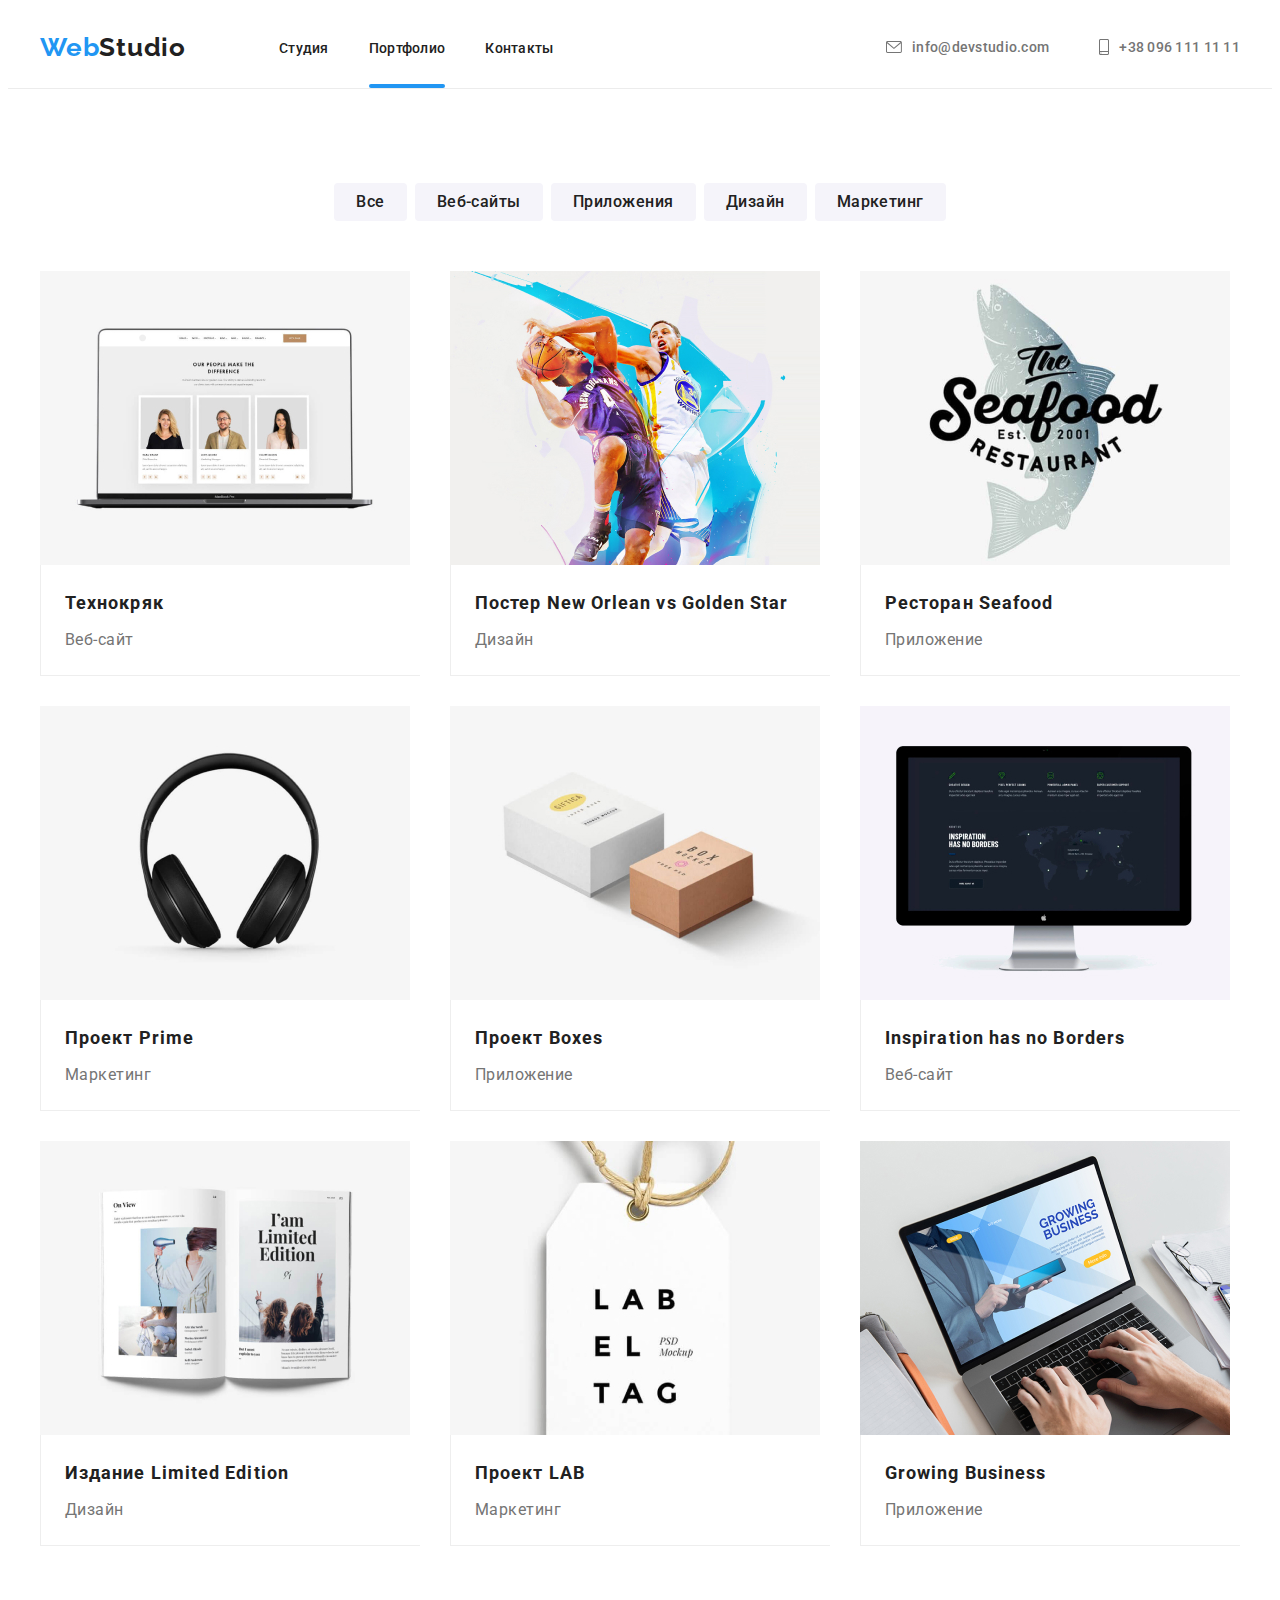
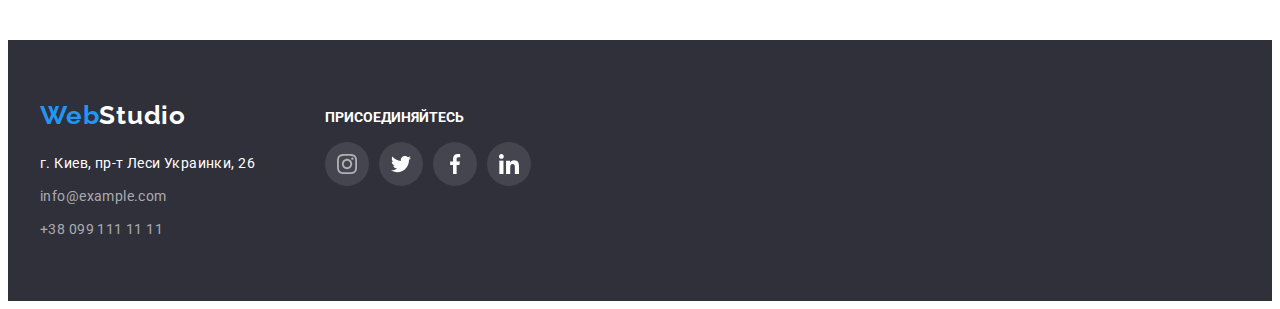
==== portfolio.html @ ef0962ec "Start" ====
<!DOCTYPE html>
<html lang="ru">
<head>
    <meta charset="UTF-8">
    <meta http-equiv="X-UA-Compatible" content="IE=edge">
    <meta name="viewport" content="width=device-width, initial-scale=1.0">
    <title lang="en">WebStudio</title>
    <link rel="stylesheet" href="https://cdnjs.cloudflare.com/ajax/libs/modern-normalize/1.0.0/modern-normalize.min.css"
        integrity="sha512-ISS7cAi1PEhQ8jnbJpJZMd29NlhNj4AWYyLOSp2CE/CsHxTCu+r+t0D2yoJudVrd0/8fTVPUVDzY5Tvli75u/g=="
        crossorigin="anonymous" referrerpolicy="no-referrer" />
    <link rel="preconnect" href="https://fonts.gstatic.com">
    <link
        href="https://fonts.googleapis.com/css2?family=Raleway:wght@700&family=Roboto:wght@400;500;700;900&display=swap"
        rel="stylesheet">
    <link rel="stylesheet" href="./css/style.css">

</head>

<body>
    <!-- HEADER -->
    <header class="header">
        <div class="container  header-container">
            <nav class="navigation">
                <a class="header-logo-link link" href="index.html" lang="en"><span class="logo-style">Web</span>Studio</a>
                <ul class="navigation-menu-list">
                    <li class="navigation-menu-item list">
                        <a class="navigation-menu-link link" href="index.html">Студия</a>
                    </li>
                    <li class="navigation-menu-item list">
                        <a class="navigation-menu-link link active" href="portfolio.html">Портфолио</a>
                    </li>
                    <li class="navigation-menu-item list">
                        <a class="navigation-menu-link link" href="">Контакты</a>
                    </li>
                </ul>
            </nav>
            <ul class="header-contact">
                <li class="header-contact-item list mail-icon">
                    <a class="mail-link link" href="mailto:info@devstudio.com">
                        <svg class="header-mail-icon-send">
                            <use href="./images/svg/symbol-defs-icon.svg#icon-envelope"></use>
                        </svg>
                        <p class="header-mail-abzac">info@devstudio.com</p>
                    </a>
                </li>
    
                <li class="header-contact-item list">
                    <a class="tell-link link" href="tel:+380961111111">
                        <svg class="header-mail-icon-phone">
                            <use href="./images/svg/symbol-defs-icon.svg#icon-smartphone"></use>
                        </svg>
                        <p class="header-mail-abzac">+38 096 111 11 11</p>
                    </a>
                </li>
            </ul>
        </div>
    </header>
    <main>
        <section class="portfolio section">
            <div class="container">
             <h1 class="portfolio-title visually-hidden">portfolio</h1>
                 
             <ul class="portfolio-list">
                 <li class="portfolio-list-item"><button class="portfolio-list-item-btn" type="button">Все</button></li>
                 <li class="portfolio-list-item"><button class="portfolio-list-item-btn" type="button">Веб-сайты</button></li>
                 <li class="portfolio-list-item"><button class="portfolio-list-item-btn" type="button">Приложения</button></li>
                 <li class="portfolio-list-item"><button class="portfolio-list-item-btn" type="button">Дизайн</button></li>
                 <li class="portfolio-list-item"><button class="portfolio-list-item-btn" type="button">Маркетинг</button></li>
             </ul>
             
             <ul class="portfolio-listwork">
                  <li class="portfolio-listwork-list">
                    <a class="portfolio-listwork-list-link" href="#" target="_blank" rel="noopener noreferrer">
                        <div class="portfolio-list-img-wrapper">
                        <img class="portfolio-listwork-list-link-img" src="./images/portfolio/page-1.jpg" alt="Изображение ноутбука" width="370" height="294">
                        <p class="overlay">Технокряк это современная площадка распространения коронавируса. Компании используют эту платформу
                            для цифрового шпионажа и атак на защищённые сервера конкурентов.
                        </p>
                        </div>
                        <div class="portfolio-listwork-list-link-convert">
                        <h2 class="portfolio-listwork-list-link-title">Технокряк</h2>
                        <p class="portfolio-listwork-list-link-description">Веб-сайт</p>
                        </div>
                    </a>
                     </li>

                    <li class="portfolio-listwork-list">
                        <a class="portfolio-listwork-list-link" href="#" target="_blank" rel="noopener noreferrer">
                            <div class="portfolio-list-img-wrapper">
                                <img class="portfolio-listwork-list-link-img" src="./images/portfolio/page-2.jpg" alt="Два игрока играют в баскетбол"
                                    width="370" height="294">
                                <p class="overlay">Технокряк это современная площадка распространения коронавируса. Компании используют эту
                                    платформу
                                    для цифрового шпионажа и атак на защищённые сервера конкурентов.
                                </p>
                            </div>
                            <div class="portfolio-listwork-list-link-convert">
                                <h2 class="portfolio-listwork-list-link-title">Постер New Orlean vs Golden Star</h2>
                                <p class="portfolio-listwork-list-link-description">Дизайн</p>
                            </div>
                        </a>
                    </li>

                 <li class="portfolio-listwork-list">
                    <a class="portfolio-listwork-list-link" href="#" target="_blank" rel="noopener noreferrer">
                        <div class="portfolio-list-img-wrapper">
                        <img class="portfolio-listwork-list-link-img" src="./images/portfolio/page-3.jpg" alt="изобрадение торговой марки" width="370" height="294">
                        <p class="overlay">Технокряк это современная площадка распространения коронавируса. Компании используют эту платформу
                            для цифрового шпионажа и атак на защищённые сервера конкурентов.
                        </p>
                        </div>
                        <div class="portfolio-listwork-list-link-convert">
                        <h2 class="portfolio-listwork-list-link-title">Ресторан Seafood</h2>
                        <p class="portfolio-listwork-list-link-description">Приложение</p>
                        </div>
                    </a>
                      </li>

                 <li class="portfolio-listwork-list">
                    <a class="portfolio-listwork-list-link" href="#" target="_blank" rel="noopener noreferrer">
                        <div class="portfolio-list-img-wrapper">
                        <img class="portfolio-listwork-list-link-img" src="./images/portfolio/page-4.jpg" alt="изображение наушников" width="370" height="294">
                        <p class="overlay">Технокряк это современная площадка распространения коронавируса. Компании используют эту платформу
                            для цифрового шпионажа и атак на защищённые сервера конкурентов.
                        </p>
                        </div>
                        <div class="portfolio-listwork-list-link-convert">
                        <h2 class="portfolio-listwork-list-link-title">Проект Prime</h2>
                        <p class="portfolio-listwork-list-link-description">Маркетинг</p>
                        </div>
                    </a>
                        </li>

                 <li class="portfolio-listwork-list">
                    <a class="portfolio-listwork-list-link" href="#" target="_blank" rel="noopener noreferrer">
                        <div class="portfolio-list-img-wrapper">
                        <img class="portfolio-listwork-list-link-img" src="./images/portfolio/page-5.jpg" alt="изображение двух коробок" width="370" height="294">
                        <p class="overlay">Технокряк это современная площадка распространения коронавируса. Компании используют эту платформу
                            для цифрового шпионажа и атак на защищённые сервера конкурентов.
                        </p>
                        </div>
                        <div class="portfolio-listwork-list-link-convert">
                        <h2 class="portfolio-listwork-list-link-title">Проект Boxes</h2>
                        <p class="portfolio-listwork-list-link-description">Приложение</p>
                        </div>
                    </a>
                     </li>

                 <li class="portfolio-listwork-list">
                    <a class="portfolio-listwork-list-link" href="#" target="_blank" rel="noopener noreferrer">
                        <div class="portfolio-list-img-wrapper">
                        <img class="portfolio-listwork-list-link-img" src="./images/portfolio/page-6.jpg" alt="изображение настольного компьютера" width="370" height="294">
                        <p class="overlay">Технокряк это современная площадка распространения коронавируса. Компании используют эту платформу
                            для цифрового шпионажа и атак на защищённые сервера конкурентов.
                        </p>
                        </div>
                        <div class="portfolio-listwork-list-link-convert">
                        <h2 class="portfolio-listwork-list-link-title">Inspiration has no Borders</h2>
                        <p class="portfolio-listwork-list-link-description">Веб-сайт</p>
                        </div>
                    </a>
                    </li>

                  <li class="portfolio-listwork-list">
                    <a class="portfolio-listwork-list-link" href="#" target="_blank" rel="noopener noreferrer">
                        <div class="portfolio-list-img-wrapper">
                        <img class="portfolio-listwork-list-link-img" src="./images/portfolio/page-7.jpg" alt="изображение журанала" width="370" height="294">
                        <p class="overlay">Технокряк это современная площадка распространения коронавируса. Компании используют эту платформу
                            для цифрового шпионажа и атак на защищённые сервера конкурентов.
                        </p>
                        </div>
                        <div class="portfolio-listwork-list-link-convert">
                        <h2 class="portfolio-listwork-list-link-title">Издание Limited Edition</h2>
                        <p class="portfolio-listwork-list-link-description">Дизайн</p>
                        </div>
                    </a>
                      </li>

                 <li class="portfolio-listwork-list">
                    <a class="portfolio-listwork-list-link" href="#" target="_blank" rel="noopener noreferrer">
                        <div class="portfolio-list-img-wrapper">
                        <img class="portfolio-listwork-list-link-img" src="./images/portfolio/page-8.jpg" alt="изображение бейджика" width="370" height="294">
                        <p class="overlay">Технокряк это современная площадка распространения коронавируса. Компании используют эту платформу
                            для цифрового шпионажа и атак на защищённые сервера конкурентов.
                        </p>
                        </div>
                        <div class="portfolio-listwork-list-link-convert">
                        <h2 class="portfolio-listwork-list-link-title">Проект LAB</h2>
                        <p class="portfolio-listwork-list-link-description">Маркетинг</p>
                        </div>
                    </a>
                     </li>

                 <li class="portfolio-listwork-list">
                    <a class="portfolio-listwork-list-link" href="#" target="_blank" rel="noopener noreferrer">
                        <div class="portfolio-list-img-wrapper">
                        <img class="portfolio-listwork-list-link-img" src="./images/portfolio/page-9.jpg" alt="изображение челокера работающего за ноутбуком" width="370" height="294">
                        <p class="overlay">Технокряк это современная площадка распространения коронавируса. Компании используют эту платформу
                            для цифрового шпионажа и атак на защищённые сервера конкурентов.
                        </p>
                        </div>
                        <div class="portfolio-listwork-list-link-convert">
                        <h2 class="portfolio-listwork-list-link-title">Growing Business</h2>
                        <p class="portfolio-listwork-list-link-description">Приложение</p>
                        </div>
                    </a>
                       </li>
             </ul>
            </div>
        </section>
    </main>
    <!-- FOOTER -->
    <footer class="footer">
        <div class="container footer-container">
            <div class="footer-container-left">
                <a class="footer-logo-link" href="index.html" lang="en"><span class="logo-style">Web</span>Studio</a>
                <address class="address">
                    <ul class="address-list">
                        <li class="address-list-item">
                            <a class="address-list-link address-style" href="https://goo.gl/maps/DZCTeNVSfBFWCHA46"
                                target="_blank" rel="noopener noreferrer">г. Киев, пр-т Леси Украинки, 26</a>
                        </li>
                        <li class="address-list-item">
                            <a class="address-list-link" href="mailto:info@example.com">info@example.com</a>
                        </li>
                        <li class="address-list-item">
                            <a class="address-list-link" href="tel:+380991111111">+38 099 111 11 11</a>
                        </li>
                    </ul>
                </address>
            </div>
            <div class="footer-container-right">
                <h2 class="footer-container-righ-title">присоединяйтесь</h2>
                <ul class="social-list list">
                    <li class="social-list-item footer-social-list-item">
                        <a href="https://www.instagram.com/?hl=ru" class="social-list-link link" target="_blank"
                            rel="noopener noreferrer">
                            <svg class="social-list-icon ">
                                <use href="./images/svg/symbol-defs-icon.svg#icon-instagram-2"></use>
                            </svg>
                        </a>
                    </li>
    
                    <li class="social-list-item footer-social-list-item">
                        <a href="https://twitter.com/?lang=ru" class="social-list-link link" target="_blank"
                            rel="noopener noreferrer">
                            <svg class="social-list-icon footer-social-list-icon">
                                <use href="./images/svg/symbol-defs-icon.svg#icon-twitter-1"></use>
                            </svg>
                        </a>
                    </li>
    
                    <li class="social-list-item footer-social-list-item">
                        <a href="https://www.facebook.com/" class="social-list-link link" target="_blank"
                            rel="noopener noreferrer">
                            <svg class="social-list-icon footer-social-list-icon">
                                <use href="./images/svg/symbol-defs-icon.svg#icon-facebook-1"></use>
                            </svg>
                        </a>
                    </li>
    
                    <li class="social-list-item footer-social-list-item">
                        <a href="https://www.linkedin.com/" class="social-list-link link" target="_blank"
                            rel="noopener noreferrer">
                            <svg class="social-list-icon footer-social-list-icon">
                                <use href="./images/svg/symbol-defs-icon.svg#icon-linkedin-1"></use>
                            </svg>
                        </a>
                    </li>
                </ul>
            </div>
        </div>
    </footer>
</body>
</html>
---- css/style.css ----
/* INDEX.HTML */
:root {
  --accent-hover-color: #2196f3;
  --main-color-font: #212121;
  --description-color: #757575;
  --white-font: #ffffff;
  --timing-function: cubic-bezier(0.4, 0, 0.2, 1);
}

h1,
h2,
h3,
h4,
h5,
h6,
p {
  margin-top: 0;
  margin-bottom: 0;
}

ul,
ol {
  margin-top: 0;
  margin-bottom: 0;
  padding-left: 0;
}

img {
  display: block;
}

.list {
  list-style: none;
}

.link {
  text-decoration: none;
}

.social-list {
  display: flex;
  justify-content: space-between;
  margin-top: 16px;
}

.social-list-link {
  height: 44px;
  width: 44px;
  border-radius: 50%;
  display: flex;
  align-items: center;
  justify-content: center;
  transition: background-color 250ms cubic-bezier(0.4, 0, 0.2, 1);
}

.social-list-link:hover,
.social-list-link:focus {
  background-color: #2196f3;
}

.social-list-icon {
  width: 20px;
  height: 20px;
  transition: fill 250ms cubic-bezier(0.4, 0, 0.2, 1);
}

.social-list-link .social-list-icon,
.social-list-link .social-list-icon {
  fill: #afb1b8;
}

.social-list-link:hover .social-list-icon,
.social-list-link:focus .social-list-icon {
  fill: #fff;
}

body {
  font-family: 'Roboto', sans-serif;
  color: var(--main-color-font);
}

.header {
  padding-top: 24px;
  padding-bottom: 25px;
  border-bottom: 1px solid #ececec;
}

.container {
  width: 1200px;
  margin-left: auto;
  margin-right: auto;
  padding-right: 15px;
  padding-left: 15px;
}

.header-container {
  display: flex;
  align-items: center;
}

.navigation {
  display: flex;
  align-items: center;
}
.navigation-menu-list,
.header-contact {
  display: flex;
}

.address-style {
  color: var(--white-font);
}

.logo-style {
  color: var(--accent-hover-color);
}

.header-logo-link {
  font-family: 'Raleway', sans-serif;
  font-weight: 700;
  font-size: 26px;
  line-height: 1.19;
  letter-spacing: 0.03em;
  color: var(--main-color-font);
  margin-right: 93px;
}

.navigation-menu-link {
  color: var(--main-color-font);
  font-weight: 500;
  font-size: 14px;
  line-height: 1.33;
  letter-spacing: 0.02em;
  transition: color 250ms cubic-bezier(0.4, 0, 0.2, 1);
}

.active::after {
  content: '';
  display: block;
  height: 4px;
  width: 100%;
  background: #2196f3;
  position: absolute;
  bottom: -31px;
  border-radius: 2px;
}

.navigation-menu-item:not(:last-child) {
  margin-right: 40px;
}

.navigation-menu-item {
  position: relative;
}

.navigation-menu-link:hover,
.navigation-menu-link:focus {
  color: var(--accent-hover-color);
}

.tell-link,
.mail-link {
  font-weight: 500;
  font-size: 14px;
  line-height: 1.33;
  letter-spacing: 0.02em;
  color: var(--description-color);
  transition: color 250ms cubic-bezier(0.4, 0, 0.2, 1);
}

.tell-link:hover,
.tell-link:focus,
.mail-link:hover,
.mail-link:focus {
  color: var(--accent-hover-color);
}

.header-mail-icon-send {
  fill: #757575;
  width: 16px;
  height: 12px;
  display: inline-block;
  transition: fill 250ms cubic-bezier(0.4, 0, 0.2, 1);
}

.header-mail-icon-phone {
  width: 10px;
  height: 16px;
  fill: #757575;
  display: inline-block;
  transition: fill 250ms cubic-bezier(0.4, 0, 0.2, 1);
}

.header-mail-abzac {
  display: inline-block;
}

.mail-link:hover .header-mail-icon-send,
.mail-link:focus .header-mail-icon-send,
.tell-link:hover .header-mail-icon-phone,
.tell-link:focus .header-mail-icon-phone {
  fill: #2196f3;
}

.header-mail-icon-send,
.header-mail-icon-phone {
  margin-right: 10px;
}

.header-contact {
  margin-left: auto;
  display: flex;
  align-items: center;
}

.mail-link,
.tell-link {
  display: flex;
  align-items: center;
}

.header-contact-item:not(:last-child) {
  margin-right: 50px;
}

.hero {
  background-color: #303030;
  background-image: linear-gradient(rgba(47, 48, 58, 0.4), rgba(47, 48, 58, 0.4)),
    url('../images/hero/hero-img.jpg');
  padding-top: 200px;
  padding-bottom: 210px;
  max-width: 1600px;
  background-size: cover;
  margin-left: auto;
  margin-right: auto;
}

.hero-title {
  font-weight: 900;
  font-size: 44px;
  line-height: 1.36;
  letter-spacing: 0.06em;
  text-transform: uppercase;
  color: var(--white-font);
  text-align: center;
}

.hero-modal-btn {
  font-weight: 700;
  font-size: 16px;
  line-height: 1.87;
  letter-spacing: 0.06em;
  color: var(--white-font);
  cursor: pointer;
  border-radius: 4px;
  border: none;
  background: #2196f3;
  box-shadow: 0px 4px 4px rgba(0, 0, 0, 0.15);
  width: 200px;
  height: 50px;
  margin-top: 30px;
  margin-left: auto;
  margin-right: auto;
  display: block;
}
/*               WORK                       */

.section {
  padding: 94px 0 94px 0;
}

.work-section {
  padding: 0 0 94px 0;
}

.priorities-title {
  font-weight: 700;
  font-size: 14px;
  line-height: 1.14;
  letter-spacing: 0.03em;
  text-transform: uppercase;
  margin-top: 30px;
}

.priorities-list {
  display: flex;
  margin-top: -30px;
  margin-left: -30px;
}

.priorities-list-item {
  margin-top: 30px;
  margin-left: 30px;
  flex-basis: calc((100% - 120px) / 4);
}

.priorities-list-item-block {
  height: 120px;
  width: 270px;
  background-color: #f5f4fa;
  display: flex;
  align-items: center;
  justify-content: center;
  border-radius: 4px;
}

.priorities-list-item-block-icon {
  width: 70px;
  height: 70px;
  display: block;
}

.priorities-title-description {
  margin-top: 10px;
  font-size: 14px;
  line-height: 24px;
  letter-spacing: 0.03em;
  color: var(--description-color);
}

.priorities-work {
  padding: 0 0 94pxx 0;
}

.priorities-work-title {
  text-align: center;
  font-size: 36px;
  line-height: 1.16;
  letter-spacing: 0.03em;
}

.priorities-work-list {
  display: flex;
  flex-wrap: wrap;
  margin-top: 50px;
  margin-left: -30px;
}

.priorities-work-list-item {
  margin-left: 30px;
  flex-basis: calc((100% - 90px) / 3);
  position: relative;
}

.priorities-work-list-item-abzac {
  position: absolute;
  bottom: 0;
  left: 0;
  width: 100%;
  height: 70px;
  text-align: center;
  padding: 24px 0 24px 0;
  background: rgba(47, 48, 58, 0.8);
  color: #ffffff;
  text-transform: uppercase;
  font-size: 14px;
  font-weight: 700;
  line-height: 1.17;
}

.team {
  background-color: #f5f4fa;
}

.team-title {
  margin-bottom: 50px;
  text-align: center;
  font-size: 36px;
}

.team-list-item-title {
  font-weight: 500;
  font-size: 16px;
  line-height: 1.18;
  letter-spacing: 0.03em;
  text-align: center;
}

.team-list {
  display: flex;
  margin-top: -30px;
  margin-left: -30px;
}

.team-list-item {
  margin-left: 30px;
  margin-top: 30px;
  flex-basis: calc((100% - 120px) / 4);
}

.portfolio-listwork-list {
  position: relative;
  overflow: hidden;
}

.portfolio-listwork-list-link {
  text-decoration: none;
  color: #212121;
}

.portfolio-list-img-wrapper {
  position: relative;
  overflow: hidden;
}

.overlay {
  position: absolute;
  color: #ffffff;
  padding: 63px 24px;
  background: rgba(33, 150, 243, 0.9);
  top: 0;
  left: 0;
  width: 100%;
  height: 100%;
  font-size: 18px;
  line-height: 1.55;
  overflow: auto;
  transform: translateY(100%);
  transition: transform 250ms linear;
}

.portfolio-listwork-list-link:hover .overlay,
.portfolio-listwork-list-link:focus .overlay {
  transform: translateY(0%);
}

.team-list-item-convert {
  padding-top: 30px;
  padding-bottom: 30px;
  padding-left: 32px;
  padding-right: 32px;
  text-align: center;
  background-color: #ffffff;
  box-shadow: 0px 1px 3px rgba(0, 0, 0, 0.12), 0px 1px 1px rgba(0, 0, 0, 0.14),
    0px 2px 1px rgba(0, 0, 0, 0.2);
  border-radius: 0px 0px 4px 4px;
}

.team-list-item-description {
  font-size: 16px;
  line-height: 1.18;
  letter-spacing: 0.03em;
  margin-top: 10px;
  color: var(--description-color);
}

.footer {
  padding: 60px 0 60px 0;
}

.footer-container {
  display: flex;
}

.footer-container-left {
  margin-right: 70px;
}

.footer-logo-link {
  font-family: 'Raleway', sans-serif;
  font-weight: 700;
  font-size: 26px;
  line-height: 1.19;
  letter-spacing: 0.03em;
  color: var(--white-font);
  text-decoration: none;
}

.address-list-item {
  list-style: none;
  margin-top: 9px;
}

.address-list-item:first-child {
  margin-top: 20px;
}

.address-list-link {
  font-family: Roboto;
  font-weight: 400;
  font-size: 14px;
  line-height: 24px;
  letter-spacing: 0.03em;

  color: rgba(255, 255, 255, 0.6);
  font-style: normal;
  text-decoration: none;
}

.address-style {
  color: var(--white-font);
}

/* PORTFOLIO.HTML */

.visually-hidden {
  position: absolute;
  width: 1px;
  height: 1px;
  margin: -1px;
  border: 0;
  padding: 0;
  white-space: nowrap;
  clip-path: inset(100%);
  clip: rect(0 0 0 0);
  overflow: hidden;
}

.portfolio-container {
  margin-left: auto;
  margin-right: auto;
}

.portfolio-list {
  display: flex;
  justify-content: center;
  margin-bottom: 50px;
}

.portfolio-list-item {
  list-style: none;
  margin-right: 8px;
}

.portfolio-list-item:last-child {
  margin-right: 0;
}

.portfolio-list-item-btn {
  font-family: 'Roboto', sans-serif;
  font-weight: 500;
  font-size: 16px;
  line-height: 1.62;
  letter-spacing: 0.03em;
  color: var(--main-color-font);
  padding: 6px 22px 6px 22px;
  border-radius: 4px;
  border: none;
  background-color: #f5f4fa;
  cursor: pointer;
  transition: box-shadow 250ms cubic-bezier(0.4, 0, 0.2, 1);
  transition: background-color 250ms cubic-bezier(0.4, 0, 0.2, 1);
  transition: color 250ms cubic-bezier(0.4, 0, 0.2, 1);
}

.portfolio-list-item-btn:hover,
.portfolio-list-item-btn:focus {
  color: var(--white-font);
  background-color: var(--accent-hover-color);
  box-shadow: 0px 3px 1px rgba(0, 0, 0, 0.1), 0px 1px 2px rgba(0, 0, 0, 0.08),
    0px 2px 2px rgba(0, 0, 0, 0.12);
}

.portfolio-listwork {
  display: flex;
  flex-wrap: wrap;
  margin-top: -30px;
  margin-left: -30px;
}

.portfolio-listwork-list {
  list-style: none;
  margin-top: 30px;
  margin-left: 30px;
  flex-basis: calc((100% - 90px) / 3);
  transition: box-shadow 250ms cubic-bezier(0.4, 0, 0.2, 1);
}

.portfolio-listwork-list:hover {
  box-shadow: 0px 1px 1px rgba(0, 0, 0, 0.12), 0px 4px 4px rgba(0, 0, 0, 0.06),
    1px 4px 6px rgba(0, 0, 0, 0.16);
}

.portfolio-listwork-list-link-img {
  display: block;
}

.portfolio-listwork-list-link-convert {
  border-left: 1px solid #eeeeee;
  border-right: 1px solid #eeeeee;
  border-bottom: 1px solid #eeeeee;
  width: 100%;
  padding: 20px 24px 20px 24px;
}

.portfolio-listwork-list-link-title {
  font-size: 18px;
  line-height: 2;
  letter-spacing: 0.06em;
  text-align: left;
}

.portfolio-listwork-list-link-description {
  font-size: 16px;
  line-height: 1.87;
  letter-spacing: 0.03em;
  color: var(--description-color);
  margin-top: 4px;
  text-align: left;
}

.clients-title {
  font-size: 36px;
  text-align: center;
  line-height: 1.17;
}

.clients-list-item-link {
  width: 170px;
  height: 92px;
  border-radius: 4px;
  border: 1px solid #afb1b8;
  display: flex;
  align-items: center;
  justify-content: center;
  transition: border 250ms cubic-bezier(0.4, 0, 0.2, 1);
}

.clients-list-item-icon {
  width: 106px;
  height: 60px;
  fill: #afb1b8;
  transition: fill 250ms cubic-bezier(0.4, 0, 0.2, 1);
}

.clients-list-item-link:hover,
.clients-list-item-link:focus {
  border: 1px solid #2196f3;
  cursor: pointer;
}
.clients-list-item-link:hover .clients-list-item-icon,
.clients-list-item-link:focus .clients-list-item-icon {
  fill: #2196f3;
}

.clients-list {
  display: flex;
  justify-content: space-between;
  margin-top: 50px;
}

.clients-list-item {
  display: flex;
}
/*  для удобства понимания цвета добавил черный */
.footer {
  background-color: #2f303a;
}

.footer-container-right {
  padding: 10px 0 40px 0;
}

.footer-container-righ-title {
  font-size: 14px;
  text-transform: uppercase;
  line-height: 1.14;
  color: #ffffff;
}

.footer-social-list-item {
  border-radius: 50%;
  background: rgba(255, 255, 255, 0.1);
}

.footer-social-list-item:not(:last-child) {
  margin-right: 10px;
}

.social-list-link .footer-social-list-icon {
  width: 20px;
  height: 20px;
  fill: #ffffff;
}
/* ********************** MODAL WINDOW ******************** */

.backdrop {
  position: fixed;
  width: 100vw;
  height: 100vh;
  left: 0;
  top: 0;
  background-color: rgba(0, 0, 0, 0.2);
  z-index: 100;
  transition: opacity 250ms cubic-bezier(0.4, 0, 0.2, 1);
}

.modal {
  position: absolute;
  top: 50%;
  left: 50%;
  transform: translate(-50%, -50%);
  height: 581px;
  width: 528px;
  background-color: #fff;
}

.modal-close-btn {
  position: absolute;
  top: 8px;
  right: 8px;
  height: 30px;
  width: 30px;
  background-color: transparent;
  border: 1px solid rgba(0, 0, 0, 0.1);
  cursor: pointer;
  border-radius: 50%;
  padding: 0;
}

.modal-close-btn-icon {
  height: 11px;
  width: 11px;
}

.is-hidden {
  opacity: 0;
  visibility: hidden;
  pointer-events: none;
}

/* ********************** MODAL WINDOW ******************** */
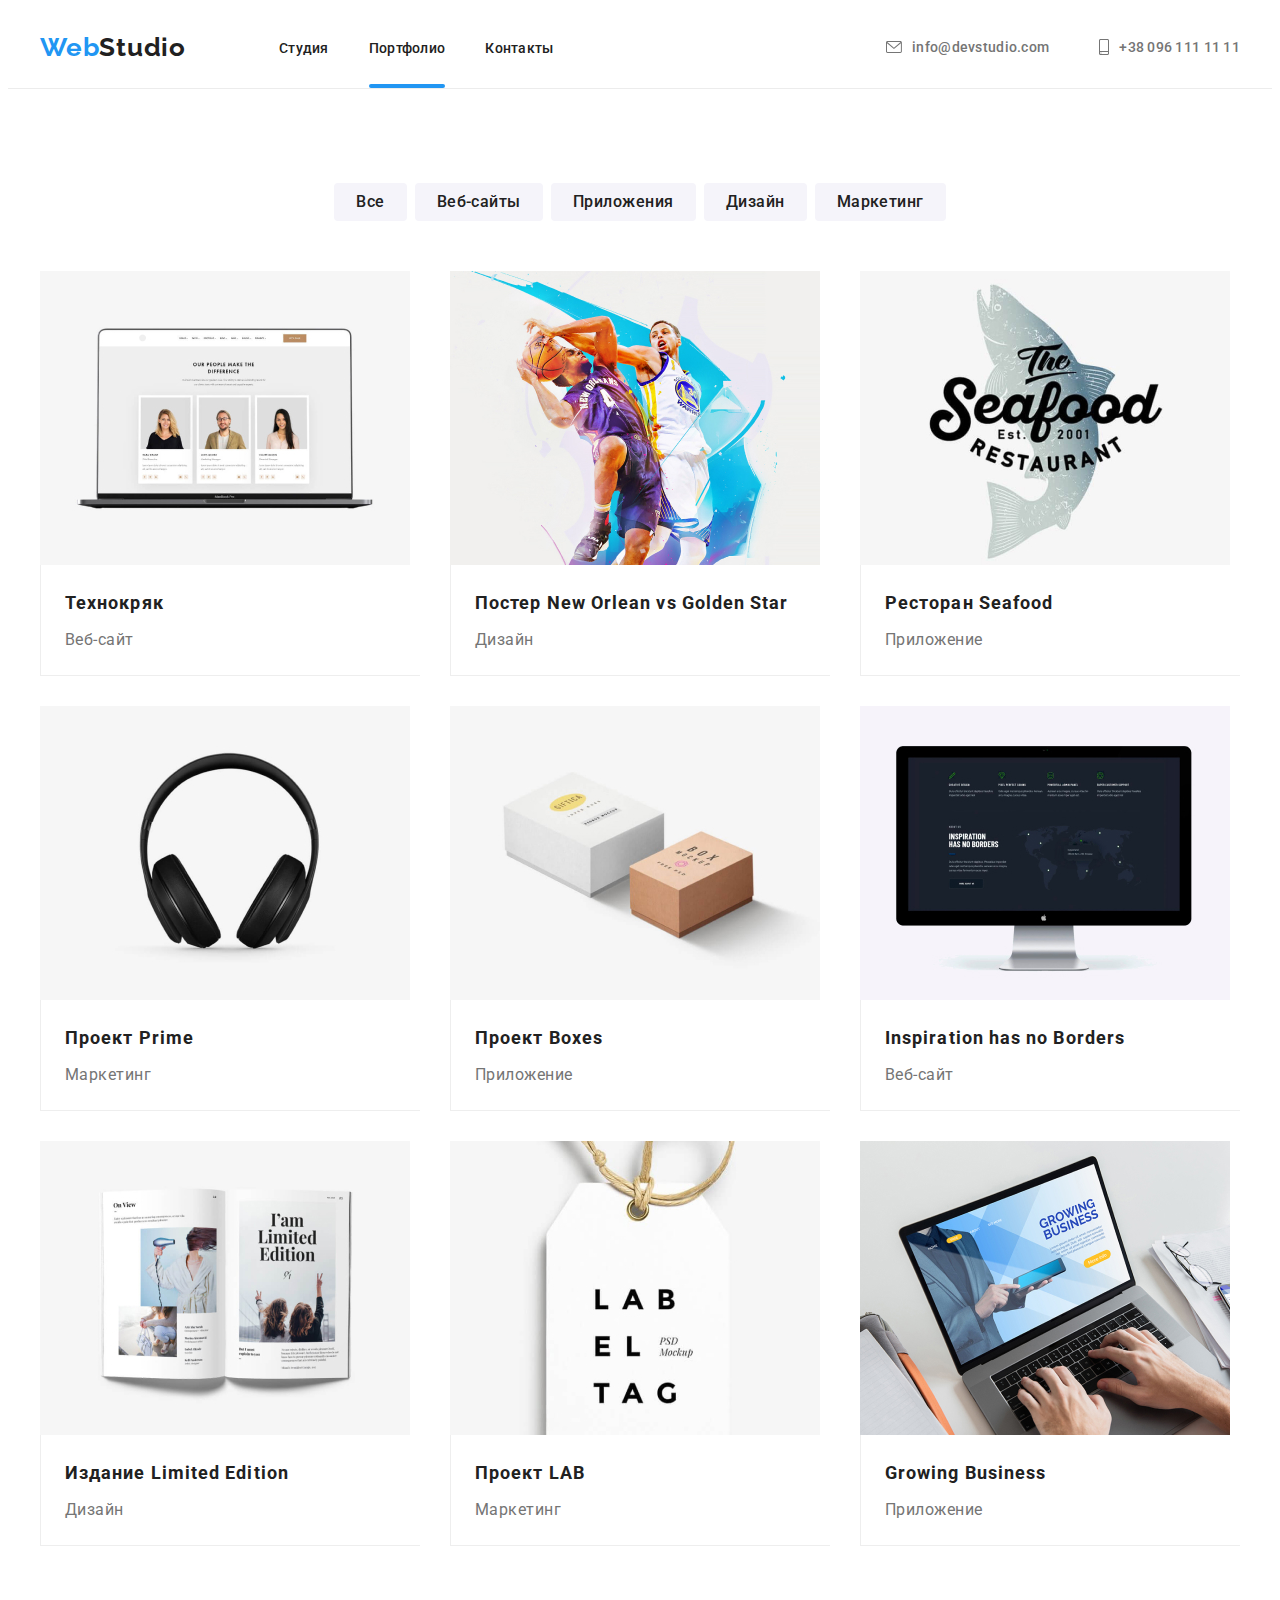
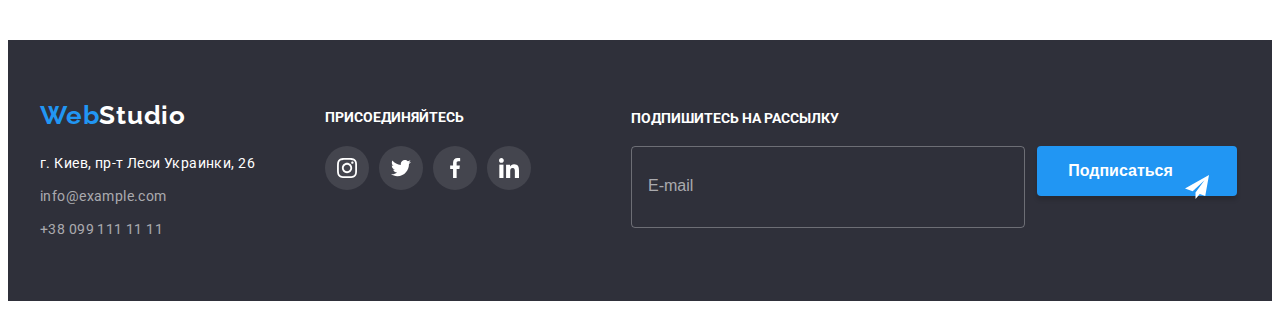
==== commit e3f8eb1c: "end" ====
--- a/portfolio.html
+++ b/portfolio.html
@@ -235,7 +235,7 @@
                     <li class="social-list-item footer-social-list-item">
                         <a href="https://www.instagram.com/?hl=ru" class="social-list-link link" target="_blank"
                             rel="noopener noreferrer">
-                            <svg class="social-list-icon ">
+                            <svg class="social-list-icon footer-social-list-icon">
                                 <use href="./images/svg/symbol-defs-icon.svg#icon-instagram-2"></use>
                             </svg>
                         </a>
@@ -262,13 +262,25 @@
                     <li class="social-list-item footer-social-list-item">
                         <a href="https://www.linkedin.com/" class="social-list-link link" target="_blank"
                             rel="noopener noreferrer">
-                            <svg class="social-list-icon footer-social-list-icon">
+                            <svg class="social-list-ico footer-social-list-icon">
                                 <use href="./images/svg/symbol-defs-icon.svg#icon-linkedin-1"></use>
                             </svg>
                         </a>
                     </li>
                 </ul>
             </div>
+            <footer class="footer-input-string">
+                <h3 class="footer-input-string-title">Подпишитесь на рассылку</h3>
+                <ul class="footer-input-list list">
+                    <li class="footer-input-list-item">
+                        <input class="footer-input-email-subscribe" name="email-subscribe" type="email"
+                            placeholder="E-mail">
+                    </li>
+                    <li class="footer-input-list-item">
+                        <button type="submit" class="footer-input-list-item-btn">Подписаться</button>
+                    </li>
+                </ul>
+            </footer>
         </div>
     </footer>
 </body>
--- a/css/style.css
+++ b/css/style.css
@@ -41,6 +41,14 @@
   display: flex;
   justify-content: space-between;
   margin-top: 16px;
+}
+
+.footer-container-right .social-list {
+  margin-top: 20px;
+}
+
+.footer-input-list {
+  display: flex;
 }
 
 .social-list-link {
@@ -506,6 +514,17 @@
   overflow: hidden;
 }
 
+.visually-hidden-checkbox {
+  position: absolute !important;
+  clip: rect(1px 1px 1px 1px);
+  clip: rect(1px, 1px, 1px, 1px);
+  padding: 0 !important;
+  bottom: 0 !important;
+  height: 1px !important;
+  width: 1px !important;
+  overflow: hidden;
+}
+
 .portfolio-container {
   margin-left: auto;
   margin-right: auto;
@@ -649,6 +668,7 @@
 
 .footer-container-right {
   padding: 10px 0 40px 0;
+  margin-right: 100px;
 }
 
 .footer-container-righ-title {
@@ -671,6 +691,15 @@
   width: 20px;
   height: 20px;
   fill: #ffffff;
+}
+
+.footer-input-string-title {
+  font-size: 14px;
+  color: #ffffff;
+  line-height: 1.17;
+  font-weight: 700;
+  text-transform: uppercase;
+  margin-bottom: 20px;
 }
 /* ********************** MODAL WINDOW ******************** */
 
@@ -690,9 +719,17 @@
   top: 50%;
   left: 50%;
   transform: translate(-50%, -50%);
-  height: 581px;
+  min-height: 581px;
   width: 528px;
   background-color: #fff;
+  padding: 40px;
+}
+
+.modal-form-policy-link {
+  font-size: 14px;
+  color: var(--accent-hover-color);
+  line-height: 1.71;
+  font-weight: 400;
 }
 
 .modal-close-btn {
@@ -706,11 +743,219 @@
   cursor: pointer;
   border-radius: 50%;
   padding: 0;
+  transition: fill 250ms cubic-bezier(0.4, 0, 0.2, 1);
+}
+
+.modal-close-btn:hover {
+  fill: var(--accent-hover-color);
 }
 
 .modal-close-btn-icon {
   height: 11px;
   width: 11px;
+}
+
+.modal-form-head {
+  font-weight: 700;
+  text-align: center;
+  font-size: 20px;
+  line-height: 1.17;
+  margin-bottom: 12px;
+}
+
+.modal-form {
+  display: flex;
+  flex-direction: column;
+}
+
+.modal-form-input {
+  width: 100%;
+  height: 40px;
+  border: 1px solid rgba(33, 33, 33, 0.2);
+  border-radius: 4px;
+  padding-left: 42px;
+  transition: fill 250ms cubic-bezier(0.4, 0, 0.2, 1);
+  transition: border-color 250ms cubic-bezier(0.4, 0, 0.2, 1);
+}
+
+.modal-form-input:focus {
+  border-color: var(--accent-hover-color);
+  outline: none;
+}
+
+.modal-form-input:focus + .modal-form-input-icon {
+  fill: var(--accent-hover-color);
+}
+
+.modal-form-input-icon {
+  position: absolute;
+  display: block;
+  fill: var(--main-color-font);
+  width: 12px;
+  height: 12px;
+  top: 50%;
+  left: 15px;
+  transform: translateY(-50%);
+}
+
+.modal-form-field {
+  margin-bottom: 20px;
+}
+
+.modal-form-message:focus {
+  border-color: var(--accent-hover-color);
+  outline: none;
+}
+
+.modal-form-checkbox {
+  display: inline-block;
+  transition: border-color 250ms cubic-bezier(0.4, 0, 0.2, 1);
+}
+
+.modal-form-checkbox-policy {
+  display: inline-block;
+  font-size: 14px;
+  margin-left: auto;
+  margin-right: auto;
+}
+
+.modal-form-checkbox-policy::before {
+  display: inline-block;
+  vertical-align: middle;
+  content: '';
+  width: 16px;
+  height: 15px;
+  border: 2px solid #212121;
+  border-radius: 2px;
+  cursor: pointer;
+  margin-right: 8px;
+}
+
+.modal-form-checkbox:checked + .modal-form-checkbox-policy::before {
+  background-image: url('../images/svg/icon-check.svg');
+  border-color: var(--accent-hover-color);
+  background-color: var(--accent-hover-color);
+  background-size: contain;
+  background-repeat: no-repeat;
+}
+
+.modal-form-checkbox:focus + .modal-form-checkbox-policy::before {
+  border-color: blue;
+}
+
+.modal-form-message {
+  width: 100%;
+  height: 120px;
+  border: 1px solid rgba(33, 33, 33, 0.2);
+  border-radius: 4px;
+  margin-top: 6px;
+  resize: none;
+  padding: 12px 16px 12px 16px;
+  transition: border-color 250ms cubic-bezier(0.4, 0, 0.2, 1);
+}
+
+.modal-form-message::placeholder {
+  color: rgba(117, 117, 117, 0.5);
+}
+
+.modal-form-input-icon:nth-child(2) {
+  width: 13px;
+  height: 13px;
+}
+
+.modal-form-input-wrapper {
+  position: relative;
+  display: block;
+  margin-top: 6px;
+}
+
+.footer-input-string {
+  padding: 10px 0 10px 0;
+}
+
+.modal-form-input-icon:nth-child(3) {
+  width: 15px;
+  height: 12px;
+}
+
+.footer-input-email-subscribe {
+  background-color: transparent;
+  color: #ffffff;
+  border: 1px solid rgba(255, 255, 255, 0.3);
+  border-radius: 4px;
+  width: 360px;
+  height: 50px;
+  padding: 15px 16px;
+  transition: border 250ms cubic-bezier(0.4, 0, 0.2, 1);
+}
+
+.footer-input-email-subscribe::placeholder {
+  color: rgba(255, 255, 255, 0.6);
+  font-size: 16px;
+  line-height: 1.25;
+}
+
+.footer-input-email-subscribe:focus {
+  border: 1px solid var(--accent-hover-color);
+  outline: none;
+}
+
+.footer-input-list-item:not(:last-child) {
+  margin-right: 12px;
+}
+
+.footer-input-list-item-btn {
+  color: rgba(255, 255, 255, 1);
+  background-color: var(--accent-hover-color);
+  box-shadow: 0px 4px 4px rgba(0, 0, 0, 0.15);
+  font-size: 16px;
+  line-height: 1.87;
+  font-weight: 700;
+  padding: 10px 62px 10px 29px;
+  border-radius: 4px;
+  height: 50px;
+  width: 200px;
+  border: none;
+  transition: background-color 250ms cubic-bezier(0.4, 0, 0.2, 1);
+}
+
+.footer-input-list-item-btn::before {
+  position: absolute;
+  content: '';
+  height: 24px;
+  width: 24px;
+  background-image: url('../images/svg/icon-send.svg');
+  background-repeat: no-repeat;
+  background-size: cover;
+  top: 50%;
+  right: 28px;
+  transform: translateY(-50%);
+}
+
+.footer-input-list-item-btn:hover {
+  cursor: pointer;
+  background-color: rgb(29, 149, 204, 0.8);
+}
+
+.footer-input-list-item {
+  position: relative;
+}
+
+.modal-form-btn {
+  display: block;
+  font-family: 'Roboto', sans-serif;
+  font-weight: 700;
+  font-size: 16px;
+  line-height: 1.87;
+  color: #ffffff;
+  padding: 10px 55px 10px 55px;
+  border-radius: 4px;
+  border: none;
+  background-color: #2196f3;
+  cursor: pointer;
+  align-self: center;
+  margin-top: 30px;
+  box-shadow: 0px 4px 4px rgba(0, 0, 0, 0.15);
 }
 
 .is-hidden {
